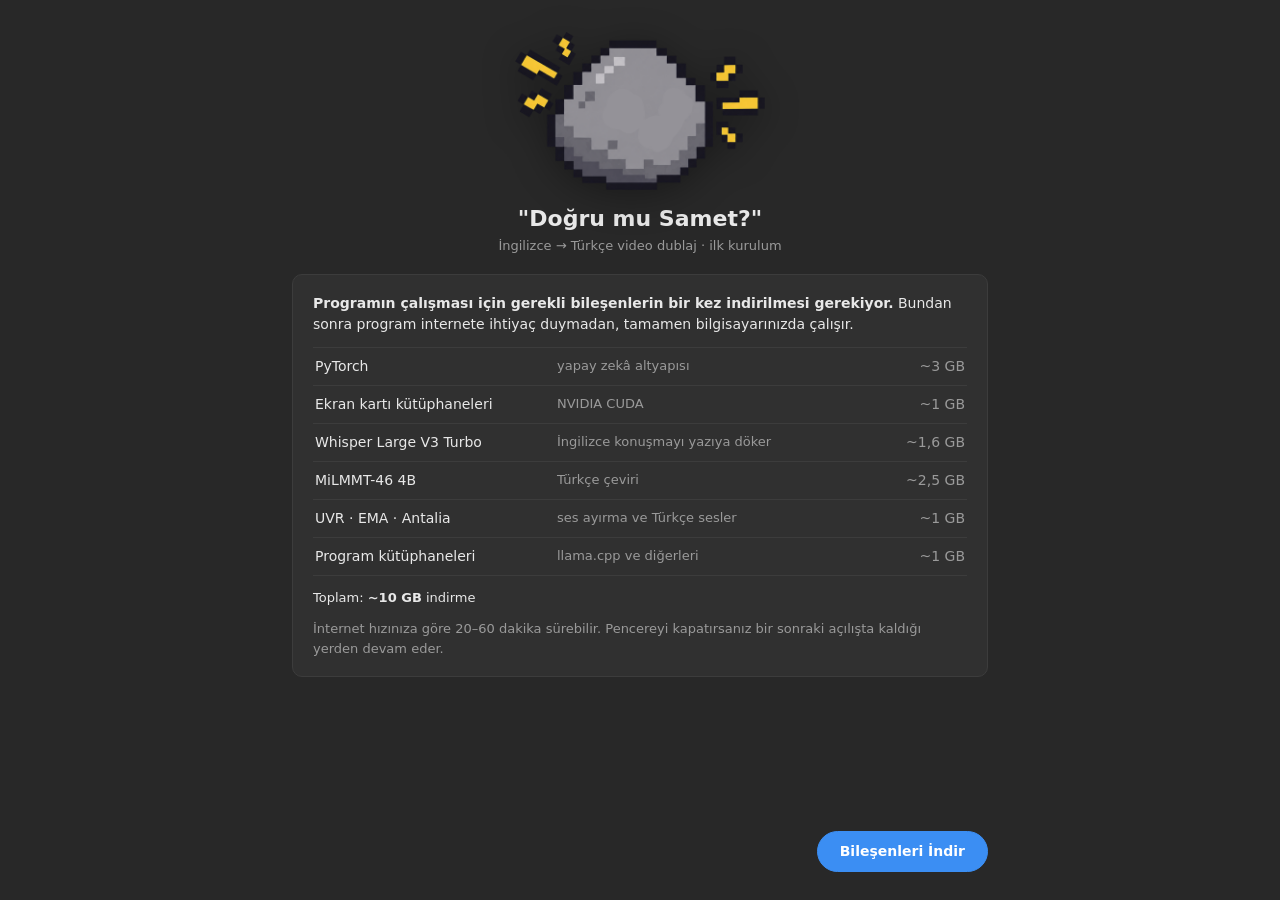
==== ui/kurulum.html @ 343b08b0 "Doğru mu Samet? 1.3.3 — ilk yayın İngilizce → Türkçe video dublaj masaüstü uygulaması.  Co-Authored-" ====
<!doctype html>
<html lang="tr">
<head>
<meta charset="utf-8">
<title>"Doğru mu Samet?" · Kurulum</title>
<style>
:root{--bg:#282828;--panel:#303030;--line:#3c3c3c;--text:#e8e8e8;--muted:#9a9a9a;--accent:#3b8ef3;--accent-h:#5aa0f6;--pink:#ff5fa8;--ok:#5fcf80;--err:#ff8a80}
*{box-sizing:border-box}
html,body{margin:0;height:100%;background:var(--bg);color:var(--text);font:14px/1.5 "Segoe UI",system-ui,sans-serif;user-select:none}
.wrap{max-width:760px;margin:0 auto;padding:28px 32px;display:flex;flex-direction:column;gap:18px;min-height:100%}
header{display:flex;flex-direction:column;align-items:center;gap:2px;text-align:center}
.hero{display:flex;justify-content:center;margin:4px 0 -6px}
.hero img{width:250px;max-width:60%;height:auto;image-rendering:auto;filter:drop-shadow(0 6px 18px rgba(0,0,0,.35))}
header h1{margin:0;font-size:22px;font-weight:600}
header span{color:var(--muted);font-size:13px}
.card{background:var(--panel);border:1px solid var(--line);border-radius:10px;padding:18px 20px}
p{margin:0}
.dim{color:var(--muted);font-size:13px}
.items{display:flex;flex-direction:column;margin-top:12px;border-top:1px solid var(--line)}
.item{display:grid;grid-template-columns:230px 1fr auto;align-items:center;gap:12px;padding:8px 2px;border-bottom:1px solid var(--line)}
.item b{font-weight:500}
.item i{font-style:normal;color:var(--muted);white-space:nowrap}
.facts{display:flex;flex-wrap:wrap;gap:8px 18px;margin-top:12px;font-size:13px}
.facts .warn{color:#f0b35a}
.btns{display:flex;gap:10px;justify-content:flex-end;margin-top:auto}
button{font:inherit;color:inherit;cursor:pointer;border-radius:22px;padding:9px 22px;border:1px solid var(--line);background:#3a3a3a}
button:hover{background:#454545}
button.primary{background:var(--accent);border-color:var(--accent);color:#fff;font-weight:600}
button.primary:hover{background:var(--accent-h)}
.big{display:flex;align-items:baseline;justify-content:space-between}
.big b{font-size:30px;font-weight:600}
.bar{height:10px;border-radius:6px;background:#1e1e1e;overflow:hidden;margin:10px 0 8px}
.bar i{display:block;height:100%;width:0;background:linear-gradient(90deg,var(--accent),var(--pink));transition:width .4s}
.cur{font-weight:500}
.detail{color:var(--muted);font-size:13px;min-height:20px;overflow:hidden;text-overflow:ellipsis;white-space:nowrap}
.steps{list-style:none;margin:0;padding:0;display:flex;flex-direction:column;gap:7px}
.steps li{display:flex;align-items:center;gap:10px;color:var(--muted)}
.steps li .ic{width:18px;height:18px;border-radius:50%;border:2px solid #555;flex:none;display:grid;place-items:center;font-size:11px}
.steps li.now{color:var(--text)}
.steps li.now .ic{border-color:var(--accent);border-top-color:transparent;animation:spin .9s linear infinite}
.steps li.ok{color:var(--text)}
.steps li.ok .ic{border-color:var(--ok);background:var(--ok);color:#1d1d1d}
.steps li.ok .ic::after{content:"✓";font-weight:700}
.steps li em{font-style:normal;font-size:12px;color:var(--muted)}
@keyframes spin{to{transform:rotate(360deg)}}
details{font-size:12.5px}
summary{cursor:pointer;color:var(--muted)}
pre{margin:8px 0 0;max-height:170px;overflow:auto;background:#1e1e1e;border:1px solid var(--line);border-radius:6px;padding:8px 10px;font:12px/1.45 Consolas,monospace;color:#bdbdbd;white-space:pre-wrap;word-break:break-all;user-select:text}
.errbox{border-color:#6b3a3a;background:#3a2a2a}
.errbox b{color:var(--err)}
.okbox b{color:var(--ok);font-size:18px}
[hidden]{display:none!important}
</style>
</head>
<body>
<div class="wrap">
  <div class="hero"><img src="kurulum_logo.png" alt=""></div>
  <header>
    <div><h1>"Doğru mu Samet?"</h1><span>İngilizce → Türkçe video dublaj · ilk kurulum</span></div>
  </header>

  <!-- giriş -->
  <section id="vIntro" class="card">
    <p><b>Programın çalışması için gerekli bileşenlerin bir kez indirilmesi gerekiyor.</b>
      Bundan sonra program internete ihtiyaç duymadan, tamamen bilgisayarınızda çalışır.</p>
    <div class="items">
      <div class="item"><b>PyTorch</b><span class="dim">yapay zekâ altyapısı</span><i>~3 GB</i></div>
      <div class="item" id="iCuda"><b>Ekran kartı kütüphaneleri</b><span class="dim">NVIDIA CUDA</span><i>~1 GB</i></div>
      <div class="item"><b>Whisper Large V3 Turbo</b><span class="dim">İngilizce konuşmayı yazıya döker</span><i>~1,6 GB</i></div>
      <div class="item"><b>MiLMMT-46 4B</b><span class="dim">Türkçe çeviri</span><i>~2,5 GB</i></div>
      <div class="item"><b>UVR · EMA · Antalia</b><span class="dim">ses ayırma ve Türkçe sesler</span><i>~1 GB</i></div>
      <div class="item"><b>Program kütüphaneleri</b><span class="dim">llama.cpp ve diğerleri</span><i>~1 GB</i></div>
    </div>
    <div class="facts">
      <span>Toplam: <b>~10 GB</b> indirme</span>
      <span id="fGpu"></span>
      <span id="fDisk"></span>
    </div>
    <p class="dim" style="margin-top:12px">İnternet hızınıza göre 20–60 dakika sürebilir. Pencereyi kapatırsanız
      bir sonraki açılışta kaldığı yerden devam eder.</p>
  </section>

  <!-- ilerleme -->
  <section id="vRun" class="card" hidden>
    <div class="big"><span class="cur" id="rCur">Hazırlanıyor…</span><b id="rPct">0%</b></div>
    <div class="bar"><i id="rBar"></i></div>
    <div class="detail" id="rDetail"></div>
  </section>
  <section id="vSteps" class="card" hidden>
    <ul class="steps" id="steps"></ul>
  </section>

  <section id="vErr" class="card errbox" hidden>
    <b>Kurulum tamamlanamadı</b>
    <p id="eMsg" style="margin-top:4px"></p>
    <p class="dim" style="margin-top:6px">Kurulu olan bileşenler korunur; yeniden denediğinizde kaldığı yerden devam eder.</p>
  </section>

  <section id="vDone" class="card okbox" hidden>
    <b>✓ Kurulum tamamlandı</b>
    <p class="dim" style="margin-top:4px">Program açılıyor…</p>
  </section>

  <details id="vLog" hidden><summary>Ayrıntılar</summary><pre id="log"></pre></details>

  <div class="btns">
    <button type="button" id="bLog" hidden>Günlüğü Aç</button>
    <button type="button" class="primary" id="bGo">Bileşenleri İndir</button>
  </div>
</div>
<script>
const $ = (s) => document.querySelector(s);
let api = null, timer = null, info = null, opened = false;

function show(phase) {
  $("#vIntro").hidden = phase !== "intro";
  $("#vRun").hidden = $("#vSteps").hidden = !(phase === "running" || phase === "error");
  $("#vErr").hidden = phase !== "error";
  $("#vDone").hidden = phase !== "done";
  $("#vLog").hidden = phase === "intro";
  $("#bLog").hidden = phase !== "error";
  const go = $("#bGo");
  go.hidden = phase === "running" || phase === "done";
  go.textContent = phase === "error" ? "Yeniden Dene" : info && info.resume ? "Kuruluma Devam Et" : "Bileşenleri İndir";
}

function render(st) {
  show(st.phase);
  const pct = Math.round(st.overall || 0);
  $("#rPct").textContent = pct + "%";
  $("#rBar").style.width = (st.overall || 0) + "%";
  const cur = st.steps.find((s) => s.key === st.step);
  $("#rCur").textContent = st.phase === "error" ? "Durdu" : cur ? cur.name : "Hazırlanıyor…";
  $("#rDetail").textContent = st.detail || "";
  $("#steps").innerHTML = st.steps.map((s) => {
    const ok = st.done.includes(s.key) || st.skipped.includes(s.key);
    const cls = ok ? "ok" : s.key === st.step && st.phase === "running" ? "now" : "";
    const note = st.skipped.includes(s.key) ? " <em>· zaten kurulu</em>" : "";
    return `<li class="${cls}"><span class="ic"></span><span>${s.name}${note}</span></li>`;
  }).join("");
  if (st.phase === "error") $("#eMsg").textContent = st.error || "";
  const pre = $("#log"), atEnd = pre.scrollTop + pre.clientHeight >= pre.scrollHeight - 8;
  pre.textContent = (st.log || []).join("\n");
  if (atEnd) pre.scrollTop = pre.scrollHeight;
  if (st.phase === "done" && !opened) { opened = true; setTimeout(() => api.open_app(), 1800); }
  if (st.phase !== "running") { clearInterval(timer); timer = null; }
}

async function poll() { try { render(await api.state()); } catch (e) { console.error(e); } }

async function begin() {
  await api.start();
  show("running");
  if (!timer) timer = setInterval(poll, 400);
  poll();
}

const esc = (t) => String(t ?? "").replace(/[&<>"]/g, (c) => ({ "&": "&amp;", "<": "&lt;", ">": "&gt;", '"': "&quot;" }[c]));
async function init() {
  if (api) return;
  api = window.pywebview.api;
  info = await api.info();
  $("#iCuda").hidden = !info.gpu;
  $("#fGpu").innerHTML = info.gpu ? `Ekran kartı: <b>${esc(info.gpu_name)}</b>`
    : `<span class="warn">NVIDIA ekran kartı bulunamadı — program işlemciyle çalışır, çok yavaş olur</span>`;
  $("#fDisk").innerHTML = info.free_gb < 25
    ? `<span class="warn">Boş alan: ${info.free_gb} GB — en az 25 GB önerilir</span>` : `Boş alan: ${info.free_gb} GB`;
  show("intro");
  const st = await api.state();
  if (st.phase !== "intro") { render(st); if (st.phase === "running") timer = setInterval(poll, 400); }
}

$("#bGo").addEventListener("click", begin);
$("#bLog").addEventListener("click", () => api.open_log());
window.addEventListener("pywebviewready", init);
if (window.pywebview && window.pywebview.api) init();
</script>
</body>
</html>
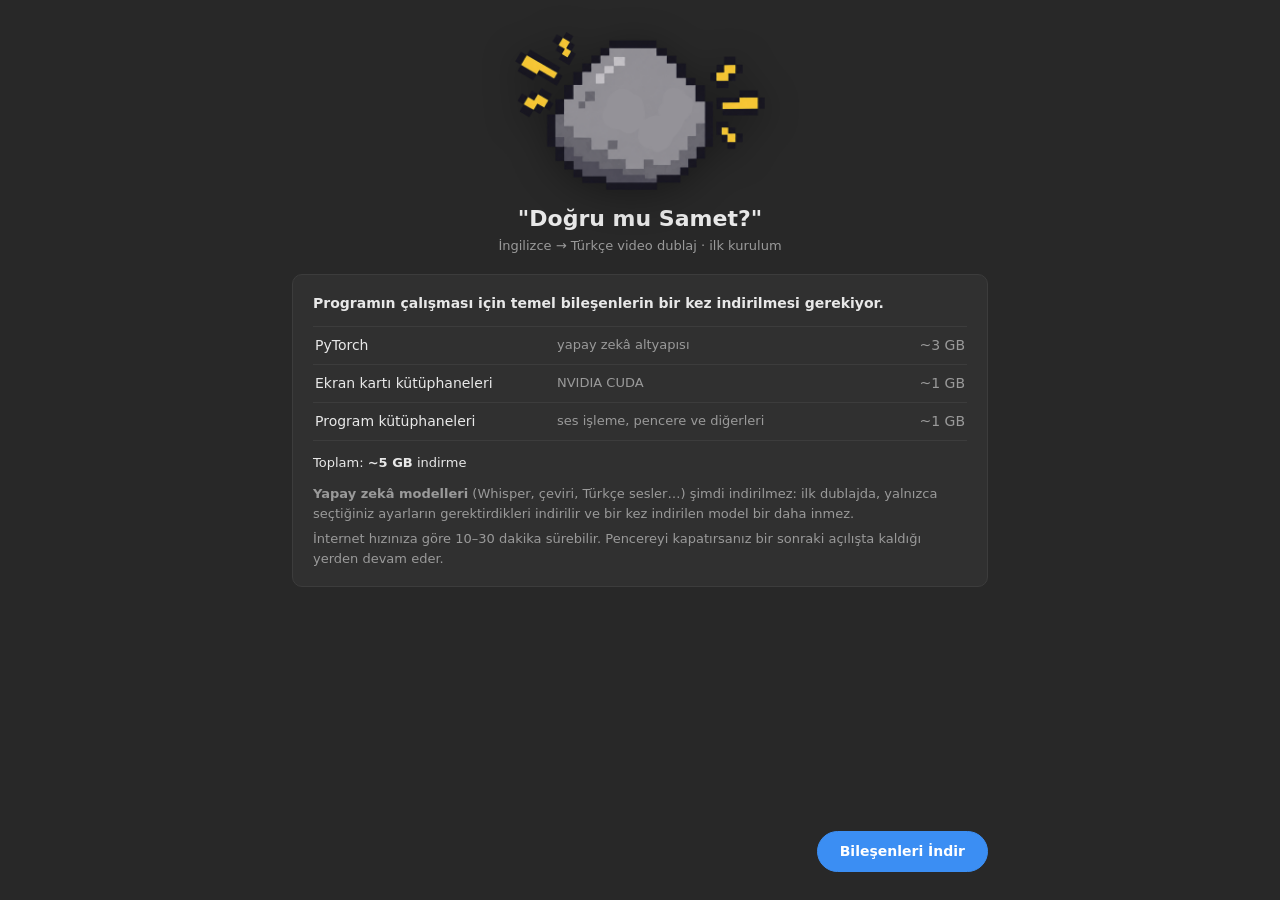
==== commit 4fa50be1: "1.3.6: modeller ilk dublajda indiriliyor, onnxruntime CUDA 12 sürümüne sabitlendi, Whisper PyAV hata" ====
--- a/ui/kurulum.html
+++ b/ui/kurulum.html
@@ -61,22 +61,20 @@
 
   <!-- giriş -->
   <section id="vIntro" class="card">
-    <p><b>Programın çalışması için gerekli bileşenlerin bir kez indirilmesi gerekiyor.</b>
-      Bundan sonra program internete ihtiyaç duymadan, tamamen bilgisayarınızda çalışır.</p>
+    <p><b>Programın çalışması için temel bileşenlerin bir kez indirilmesi gerekiyor.</b></p>
     <div class="items">
       <div class="item"><b>PyTorch</b><span class="dim">yapay zekâ altyapısı</span><i>~3 GB</i></div>
       <div class="item" id="iCuda"><b>Ekran kartı kütüphaneleri</b><span class="dim">NVIDIA CUDA</span><i>~1 GB</i></div>
-      <div class="item"><b>Whisper Large V3 Turbo</b><span class="dim">İngilizce konuşmayı yazıya döker</span><i>~1,6 GB</i></div>
-      <div class="item"><b>MiLMMT-46 4B</b><span class="dim">Türkçe çeviri</span><i>~2,5 GB</i></div>
-      <div class="item"><b>UVR · EMA · Antalia</b><span class="dim">ses ayırma ve Türkçe sesler</span><i>~1 GB</i></div>
-      <div class="item"><b>Program kütüphaneleri</b><span class="dim">llama.cpp ve diğerleri</span><i>~1 GB</i></div>
+      <div class="item"><b>Program kütüphaneleri</b><span class="dim">ses işleme, pencere ve diğerleri</span><i>~1 GB</i></div>
     </div>
     <div class="facts">
-      <span>Toplam: <b>~10 GB</b> indirme</span>
+      <span>Toplam: <b>~5 GB</b> indirme</span>
       <span id="fGpu"></span>
       <span id="fDisk"></span>
     </div>
-    <p class="dim" style="margin-top:12px">İnternet hızınıza göre 20–60 dakika sürebilir. Pencereyi kapatırsanız
+    <p class="dim" style="margin-top:12px"><b>Yapay zekâ modelleri</b> (Whisper, çeviri, Türkçe sesler…) şimdi indirilmez:
+      ilk dublajda, yalnızca seçtiğiniz ayarların gerektirdikleri indirilir ve bir kez indirilen model bir daha inmez.</p>
+    <p class="dim" style="margin-top:6px">İnternet hızınıza göre 10–30 dakika sürebilir. Pencereyi kapatırsanız
       bir sonraki açılışta kaldığı yerden devam eder.</p>
   </section>
 
@@ -163,8 +161,8 @@
   $("#iCuda").hidden = !info.gpu;
   $("#fGpu").innerHTML = info.gpu ? `Ekran kartı: <b>${esc(info.gpu_name)}</b>`
     : `<span class="warn">NVIDIA ekran kartı bulunamadı — program işlemciyle çalışır, çok yavaş olur</span>`;
-  $("#fDisk").innerHTML = info.free_gb < 25
-    ? `<span class="warn">Boş alan: ${info.free_gb} GB — en az 25 GB önerilir</span>` : `Boş alan: ${info.free_gb} GB`;
+  $("#fDisk").innerHTML = info.free_gb < 20
+    ? `<span class="warn">Boş alan: ${info.free_gb} GB — en az 20 GB önerilir</span>` : `Boş alan: ${info.free_gb} GB`;
   show("intro");
   const st = await api.state();
   if (st.phase !== "intro") { render(st); if (st.phase === "running") timer = setInterval(poll, 400); }
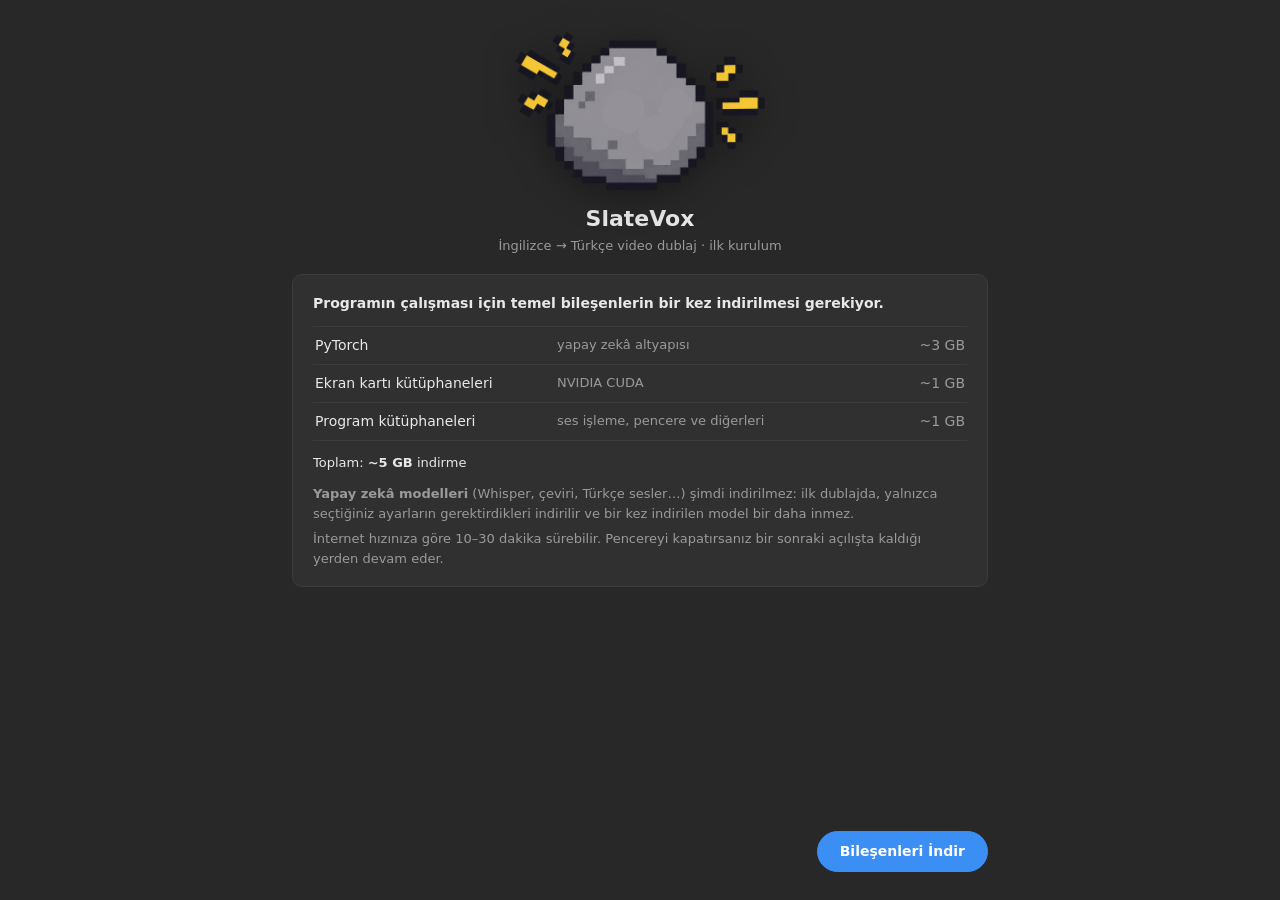
==== commit a0dbfc40: "0.4.7: yeni ad SlateVox; ayar değişince ortak adımlar yeniden yapılmaz; Dublajla ve Dışa Aktar; ses " ====
--- a/ui/kurulum.html
+++ b/ui/kurulum.html
@@ -2,7 +2,7 @@
 <html lang="tr">
 <head>
 <meta charset="utf-8">
-<title>"Doğru mu Samet?" · Kurulum</title>
+<title>SlateVox · Kurulum</title>
 <style>
 :root{--bg:#282828;--panel:#303030;--line:#3c3c3c;--text:#e8e8e8;--muted:#9a9a9a;--accent:#3b8ef3;--accent-h:#5aa0f6;--pink:#ff5fa8;--ok:#5fcf80;--err:#ff8a80}
 *{box-sizing:border-box}
@@ -56,7 +56,7 @@
 <div class="wrap">
   <div class="hero"><img src="kurulum_logo.png" alt=""></div>
   <header>
-    <div><h1>"Doğru mu Samet?"</h1><span>İngilizce → Türkçe video dublaj · ilk kurulum</span></div>
+    <div><h1>SlateVox</h1><span>İngilizce → Türkçe video dublaj · ilk kurulum</span></div>
   </header>
 
   <!-- giriş -->
